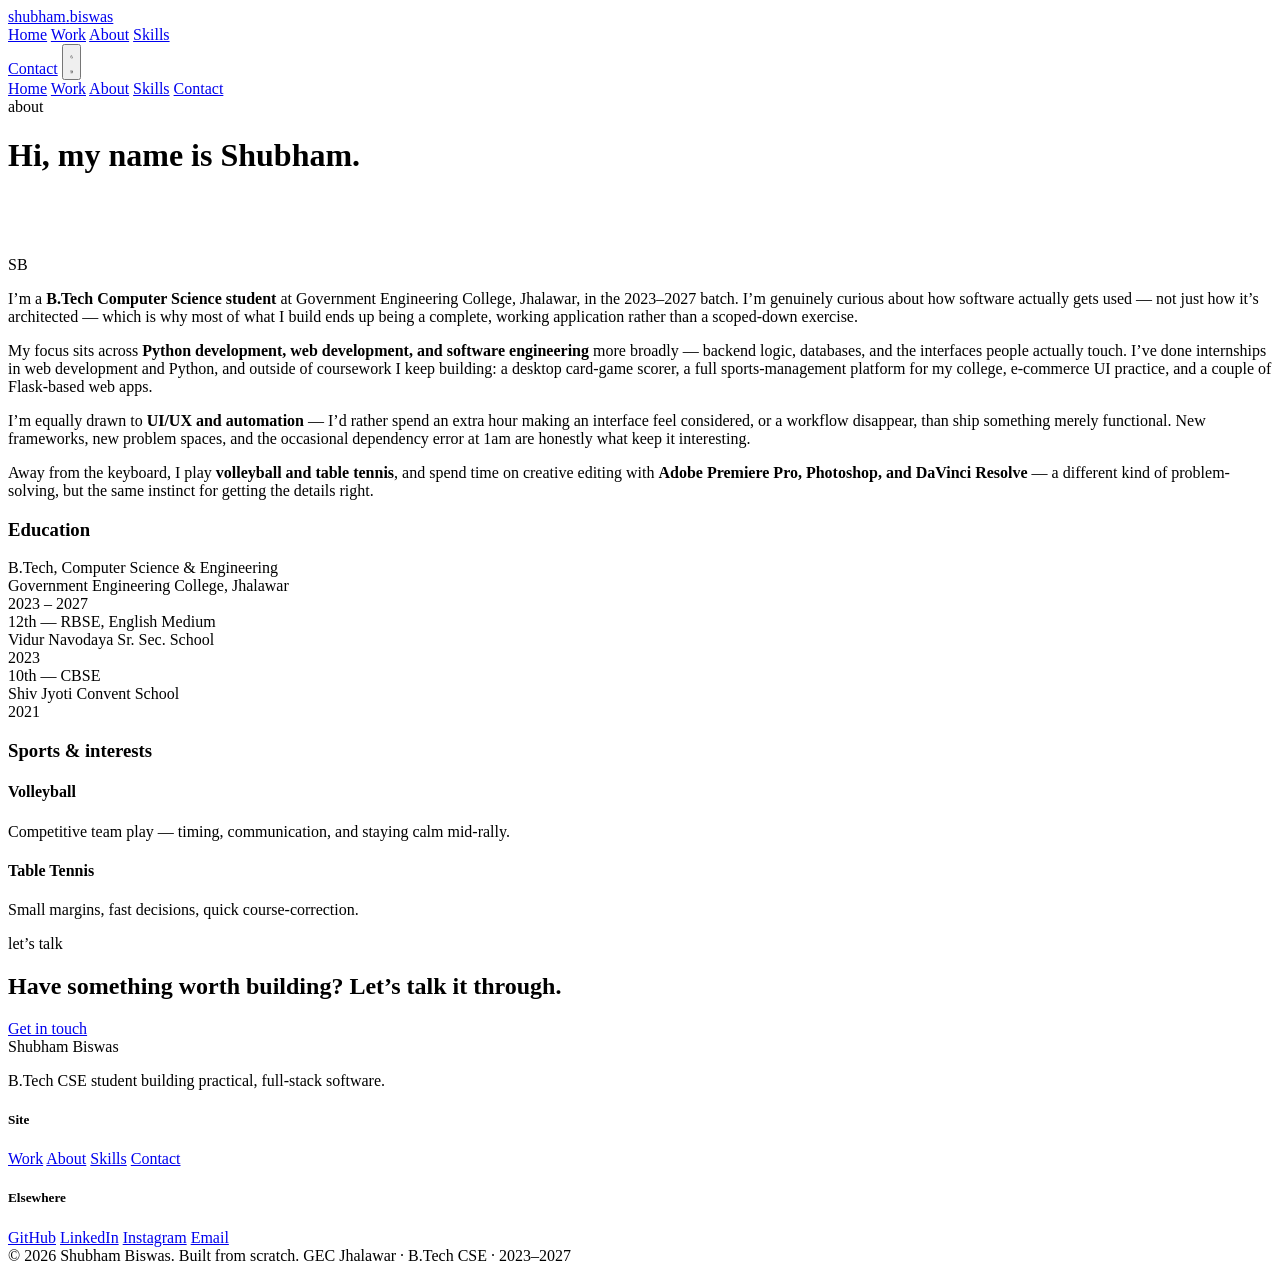
==== about.html @ 31bec8fd "about added" ====
<!DOCTYPE html>
<html lang="en">
<head>
<script>
(function(){
  try{
    var t = localStorage.getItem('theme');
    if(!t){ t = window.matchMedia('(prefers-color-scheme: light)').matches ? 'light' : 'dark'; }
    document.documentElement.setAttribute('data-theme', t);
  }catch(e){}
})();
</script>
<meta charset="UTF-8">
<meta name="viewport" content="width=device-width, initial-scale=1.0, viewport-fit=cover">
<meta name="color-scheme" content="dark light">
<title>About — Shubham Biswas</title>
<meta name="description" content="About Shubham Biswas — B.Tech CSE student at GEC Jhalawar, building practical software across Python, web development, and automation.">
<meta name="theme-color" content="#141412">
<link rel="stylesheet" href="styles.css">
</head>
<body>

<nav class="nav" id="nav">
  <a href="index.html" class="nav-logo">shubham<span class="dot">.</span>biswas</a>
  <div class="nav-center">
    <a href="index.html">Home</a>
    <a href="work.html">Work</a>
    <a href="about.html" class="active">About</a>
    <a href="skills.html">Skills</a>
  </div>
  <div class="nav-right">
    <a href="contact.html" class="nav-cta">Contact</a>
    <button class="theme-toggle" id="themeToggle" aria-label="Toggle light and dark theme" aria-pressed="false">
      <svg class="icon-moon" viewBox="0 0 24 24" fill="none" stroke="currentColor" stroke-width="1.8" stroke-linecap="round" stroke-linejoin="round"><path d="M21 12.79A9 9 0 1111.21 3 7 7 0 0021 12.79z"/></svg>
      <svg class="icon-sun" viewBox="0 0 24 24" fill="none" stroke="currentColor" stroke-width="1.8" stroke-linecap="round" stroke-linejoin="round"><circle cx="12" cy="12" r="4.5"/><path d="M12 2.5v2M12 19.5v2M4.2 4.2l1.4 1.4M18.4 18.4l1.4 1.4M2.5 12h2M19.5 12h2M4.2 19.8l1.4-1.4M18.4 5.6l1.4-1.4"/></svg>
    </button>
    <div class="nav-burger" id="burger"><span></span><span></span><span></span></div>
  </div>
</nav>

<div class="mobile-menu" id="mobileMenu">
  <a href="index.html">Home</a>
  <a href="work.html">Work</a>
  <a href="about.html" class="active">About</a>
  <a href="skills.html">Skills</a>
  <a href="contact.html">Contact</a>
</div>

<main id="main">

<header class="page-hero" style="padding-bottom:60px;">
  <div class="wrap">
    <div class="eyebrow">about</div>
    <h1 class="reveal">Hi, my name is Shubham.</h1>
  </div>
</header>

<section class="section" style="padding-top:0;">
  <div class="wrap about-grid">

    <div class="about-mark reveal">
      <div class="initials">SB</div>
    </div>

    <div class="about-text">
      <p class="reveal">I&rsquo;m a <strong>B.Tech Computer Science student</strong> at Government Engineering College, Jhalawar, in the 2023&ndash;2027 batch. I&rsquo;m genuinely curious about how software actually gets used — not just how it&rsquo;s architected — which is why most of what I build ends up being a complete, working application rather than a scoped-down exercise.</p>

      <p class="reveal reveal-d1">My focus sits across <strong>Python development, web development, and software engineering</strong> more broadly — backend logic, databases, and the interfaces people actually touch. I&rsquo;ve done internships in web development and Python, and outside of coursework I keep building: a desktop card-game scorer, a full sports-management platform for my college, e-commerce UI practice, and a couple of Flask-based web apps.</p>

      <p class="reveal reveal-d2">I&rsquo;m equally drawn to <strong>UI/UX and automation</strong> — I&rsquo;d rather spend an extra hour making an interface feel considered, or a workflow disappear, than ship something merely functional. New frameworks, new problem spaces, and the occasional dependency error at 1am are honestly what keep it interesting.</p>

      <p class="reveal reveal-d3">Away from the keyboard, I play <strong>volleyball and table tennis</strong>, and spend time on creative editing with <strong>Adobe Premiere Pro, Photoshop, and DaVinci Resolve</strong> — a different kind of problem-solving, but the same instinct for getting the details right.</p>

      <h3 class="reveal">Education</h3>
      <div class="edu-timeline reveal">
        <div class="edu-item">
          <div class="edu-item-line"><div class="edu-dot"></div><div class="edu-connector"></div></div>
          <div class="edu-row">
            <div class="edu-degree">B.Tech, Computer Science &amp; Engineering</div>
            <div class="edu-school">Government Engineering College, Jhalawar</div>
            <div class="edu-year">2023 &ndash; 2027</div>
          </div>
        </div>
        <div class="edu-item">
          <div class="edu-item-line"><div class="edu-dot"></div><div class="edu-connector"></div></div>
          <div class="edu-row">
            <div class="edu-degree">12th &mdash; RBSE, English Medium</div>
            <div class="edu-school">Vidur Navodaya Sr. Sec. School</div>
            <div class="edu-year">2023</div>
          </div>
        </div>
        <div class="edu-item">
          <div class="edu-item-line"><div class="edu-dot"></div></div>
          <div class="edu-row">
            <div class="edu-degree">10th &mdash; CBSE</div>
            <div class="edu-school">Shiv Jyoti Convent School</div>
            <div class="edu-year">2021</div>
          </div>
        </div>
      </div>

      <h3 class="reveal">Sports &amp; interests</h3>
      <div class="sport-mini reveal">
        <div class="sport-mini-card">
          <h4 style="color:var(--accent2);">Volleyball</h4>
          <p>Competitive team play — timing, communication, and staying calm mid-rally.</p>
        </div>
        <div class="sport-mini-card">
          <h4 style="color:var(--accent2);">Table Tennis</h4>
          <p>Small margins, fast decisions, quick course-correction.</p>
        </div>
      </div>
    </div>

  </div>
</section>

<section class="section cta-section" style="padding-top:0;">
  <div class="wrap">
    <div class="eyebrow">let&rsquo;s talk</div>
    <h2 class="cta-title reveal">Have something worth building? <span class="accent-text">Let&rsquo;s talk it through.</span></h2>
    <div class="cta-actions reveal">
      <a href="contact.html" class="btn btn-primary">Get in touch</a>
    </div>
  </div>
</section>

</main>

<footer class="site-footer">
  <div class="wrap">
    <div class="footer-top">
      <div>
        <div class="footer-name">Shubham Biswas</div>
        <p class="footer-tag">B.Tech CSE student building practical, full-stack software.</p>
      </div>
      <div class="footer-col">
        <h5>Site</h5>
        <a href="work.html">Work</a>
        <a href="about.html">About</a>
        <a href="skills.html">Skills</a>
        <a href="contact.html">Contact</a>
      </div>
      <div class="footer-col">
        <h5>Elsewhere</h5>
        <a href="https://github.com/iamshubham27" target="_blank" rel="noopener">GitHub</a>
        <a href="https://www.linkedin.com/in/shubham-biswas0227/" target="_blank" rel="noopener">LinkedIn</a>
        <a href="https://www.instagram.com/iamshubhm.27" target="_blank" rel="noopener">Instagram</a>
        <a href="mailto:shubhambiswas469@gmail.com">Email</a>
      </div>
    </div>
    <div class="footer-bottom">
      <span>&copy; 2026 Shubham Biswas. Built from scratch.</span>
      <span>GEC Jhalawar &middot; B.Tech CSE &middot; 2023&ndash;2027</span>
    </div>
  </div>
</footer>

<script src="script.js"></script>
</body>
</html>
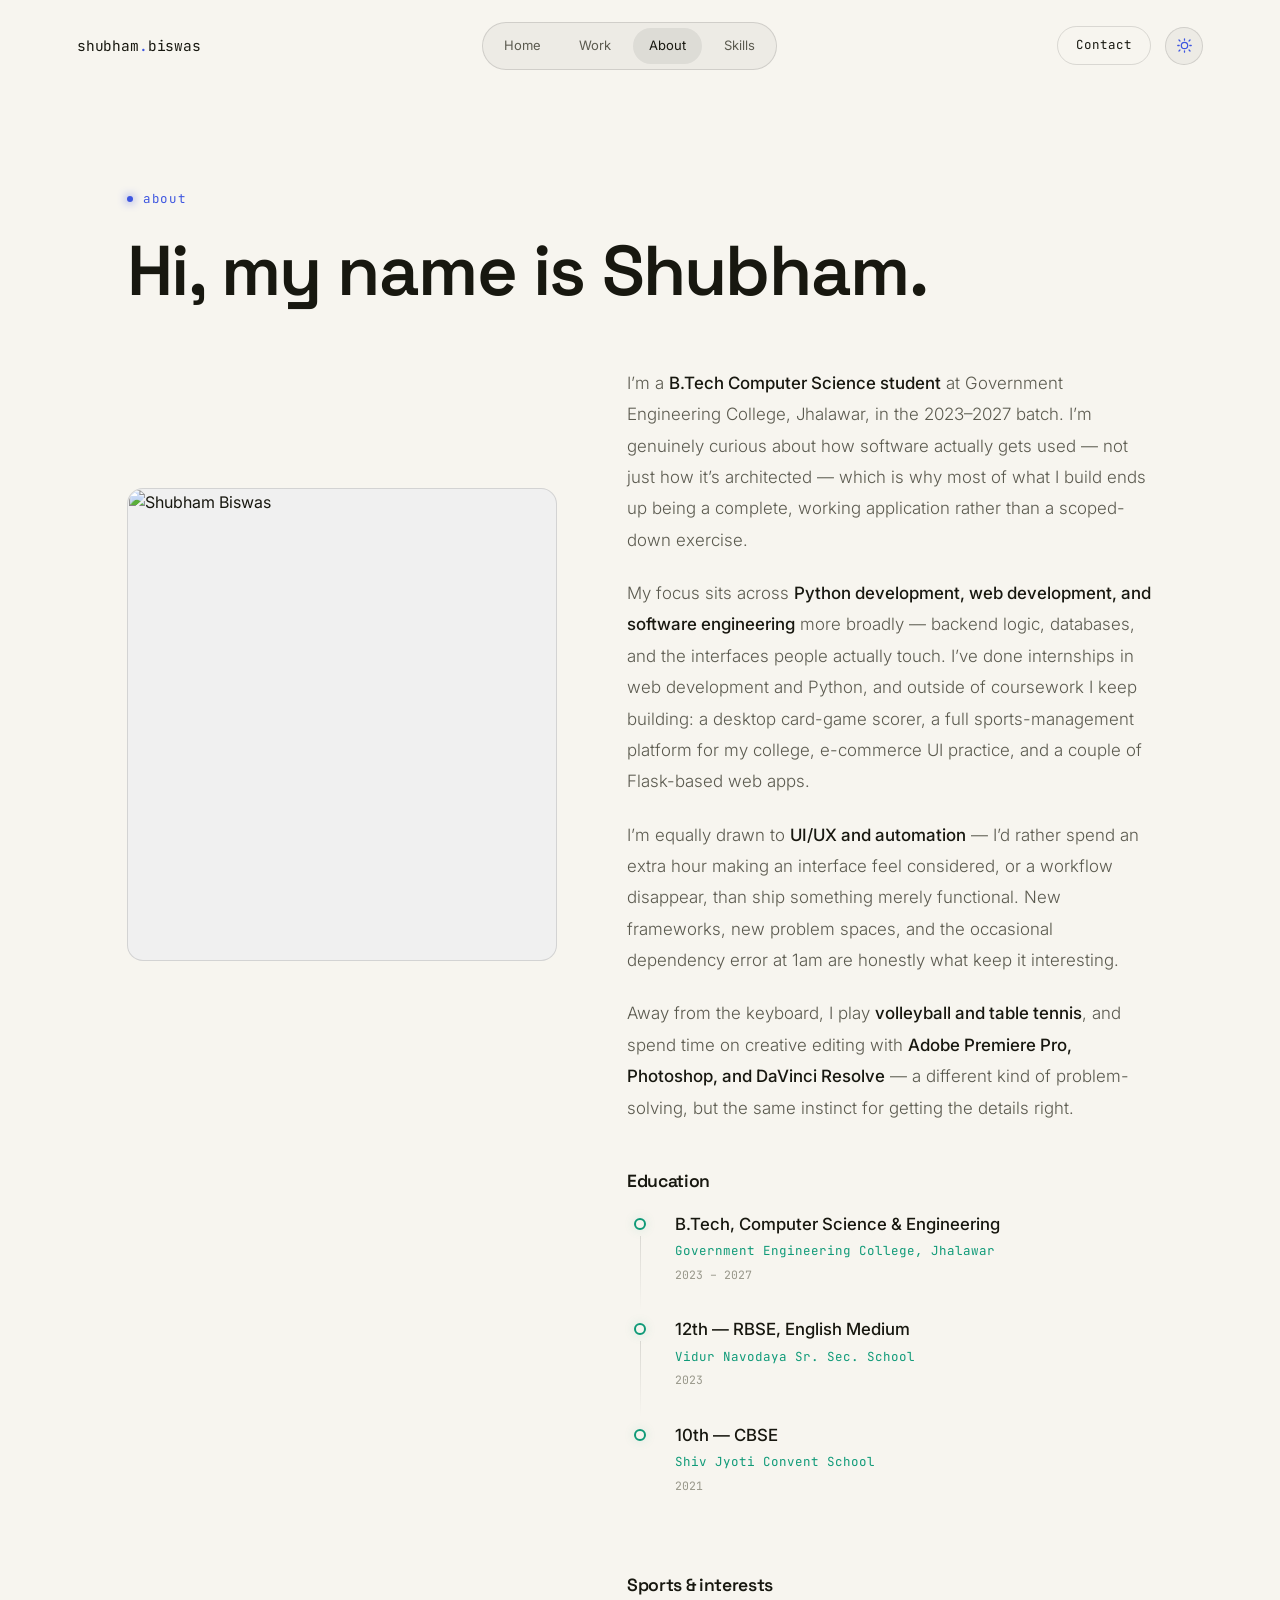
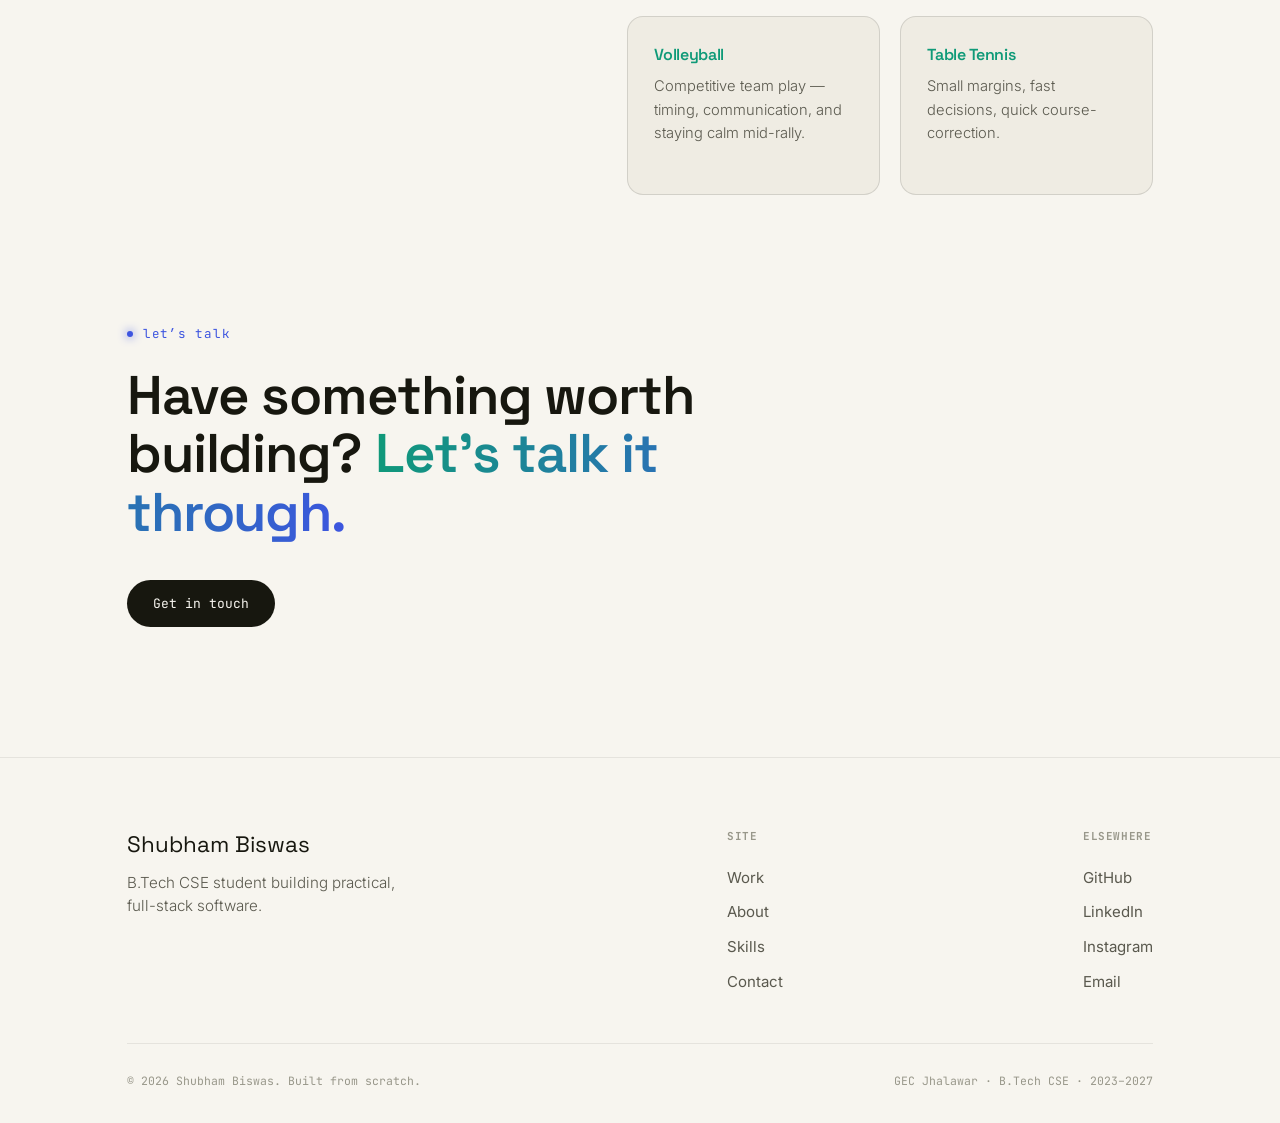
==== commit 80e9f992: "added picture" ====
--- a/about.html
+++ b/about.html
@@ -58,9 +58,9 @@
 <section class="section" style="padding-top:0;">
   <div class="wrap about-grid">
 
-    <div class="about-mark reveal">
-      <div class="initials">SB</div>
-    </div>
+  <div class="about-mark reveal">
+    <img src="my_pic.jpeg" alt="Shubham Biswas" class="profile-photo">
+  </div>
 
     <div class="about-text">
       <p class="reveal">I&rsquo;m a <strong>B.Tech Computer Science student</strong> at Government Engineering College, Jhalawar, in the 2023&ndash;2027 batch. I&rsquo;m genuinely curious about how software actually gets used — not just how it&rsquo;s architected — which is why most of what I build ends up being a complete, working application rather than a scoped-down exercise.</p>
--- a/styles.css
+++ b/styles.css
@@ -0,0 +1,754 @@
+/*SHUBHAM BISWAS — PORTFOLIO
+Shared stylesheet */
+
+@import url('https://fonts.googleapis.com/css2?family=Space+Grotesk:wght@300;400;500;600;700&family=Inter:wght@300;400;500;600&family=JetBrains+Mono:wght@400;500&display=swap');
+
+:root{
+  --bg:            #141412;
+  --bg-soft:       #1b1b19;
+  --bg-elevated:   #202020;
+  --surface:       rgba(255,255,255,0.045);
+  --surface-strong:rgba(255,255,255,0.08);
+  --border:        rgba(255,255,255,0.1);
+  --border-soft:   rgba(255,255,255,0.06);
+  --text:          #f3f2ec;
+  --text-dim:      #9c9b93;
+  --text-faint:    #605f58;
+  --accent:        #7c93ff;   /* indigo — code / build */
+  --accent-soft:   #7c93ff2b;
+  --accent2:       #7fe6c9;   /* mint — sport / craft */
+  --accent2-soft:  #7fe6c92b;
+  --radius-lg:     26px;
+  --radius-md:     16px;
+  --ease: cubic-bezier(0.16, 1, 0.3, 1);
+
+  --glass:         rgba(10,10,9,0.4);
+  --nav-glass:     rgba(20,20,18,0.68);
+  --grid-line:     rgba(255,255,255,0.035);
+  --border-strong: rgba(255,255,255,0.22);
+  --shadow-soft:   0 24px 60px -22px rgba(0,0,0,0.55);
+  --shadow-lift:   0 30px 70px -24px rgba(0,0,0,0.6);
+  --scrollbar-track: #1b1b19;
+  color-scheme: dark;
+}
+
+[data-theme="light"]{
+  --bg:            #f7f5ef;
+  --bg-soft:       #efece3;
+  --bg-elevated:   #e6e2d6;
+  --surface:       rgba(20,20,18,0.04);
+  --surface-strong:rgba(20,20,18,0.07);
+  --border:        rgba(20,20,18,0.13);
+  --border-soft:   rgba(20,20,18,0.08);
+  --text:          #17170f;
+  --text-dim:      #5a594e;
+  --text-faint:    #98978a;
+  --accent:        #3d55e0;
+  --accent-soft:   #3d55e026;
+  --accent2:       #0f9a78;
+  --accent2-soft:  #0f9a7824;
+
+  --glass:         rgba(255,255,255,0.55);
+  --nav-glass:     rgba(247,245,239,0.72);
+  --grid-line:     rgba(20,20,18,0.045);
+  --border-strong: rgba(20,20,18,0.28);
+  --shadow-soft:   0 24px 60px -26px rgba(30,29,20,0.18);
+  --shadow-lift:   0 30px 70px -26px rgba(30,29,20,0.22);
+  --scrollbar-track: #efece3;
+  color-scheme: light;
+}
+
+html{transition:background-color .5s var(--ease);}
+
+
+*{margin:0;padding:0;box-sizing:border-box;}
+html{scroll-behavior:smooth;}
+body{
+  background:var(--bg);
+  color:var(--text);
+  font-family:'Inter',sans-serif;
+  -webkit-font-smoothing:antialiased;
+  line-height:1.5;
+  overflow-x:hidden;
+  transition:background-color .5s var(--ease), color .5s var(--ease);
+  position:relative;
+}
+body::before{
+  content:'';
+  position:fixed;
+  inset:0;
+  z-index:2000;
+  pointer-events:none;
+  opacity:0.035;
+  mix-blend-mode:overlay;
+  background-image:url("data:image/svg+xml,%3Csvg xmlns='http://www.w3.org/2000/svg' width='140' height='140'%3E%3Cfilter id='n'%3E%3CfeTurbulence type='fractalNoise' baseFrequency='0.9' numOctaves='2' stitchTiles='stitch'/%3E%3C/filter%3E%3Crect width='100%25' height='100%25' filter='url(%23n)'/%3E%3C/svg%3E");
+}
+img,svg{display:block;max-width:100%;}
+a{color:inherit;text-decoration:none;}
+ul{list-style:none;}
+button{font:inherit;background:none;border:none;color:inherit;cursor:pointer;}
+::selection{background:var(--accent);color:var(--bg);}
+
+::-webkit-scrollbar{width:11px;}
+::-webkit-scrollbar-track{background:var(--scrollbar-track);}
+::-webkit-scrollbar-thumb{background:var(--border-strong);border-radius:10px;border:2px solid var(--scrollbar-track);}
+::-webkit-scrollbar-thumb:hover{background:var(--accent);}
+
+@media (prefers-reduced-motion: reduce){
+  *{animation-duration:0.01ms !important;animation-iteration-count:1 !important;transition-duration:0.01ms !important;scroll-behavior:auto !important;}
+}
+a:focus-visible, button:focus-visible, summary:focus-visible{
+  outline:2px solid var(--accent);
+  outline-offset:4px;
+  border-radius:4px;
+}
+
+h1,h2,h3,h4{
+  font-family:'Space Grotesk',sans-serif;
+  font-weight:600;
+  letter-spacing:-0.02em;
+  color:var(--text);
+}
+
+.mono{font-family:'JetBrains Mono',monospace;}
+
+/* LAYOUT HELPERS */
+.wrap{
+  max-width:1180px;
+  margin:0 auto;
+  padding:0 6vw;
+}
+.section{
+  position:relative;
+  padding:130px 0;
+}
+.section-tight{padding:90px 0;}
+.eyebrow{
+  font-family:'JetBrains Mono',monospace;
+  font-size:12.5px;
+  letter-spacing:0.06em;
+  color:var(--accent);
+  display:flex;
+  align-items:center;
+  gap:10px;
+  margin-bottom:22px;
+  text-transform:lowercase;
+}
+.eyebrow::before{
+  content:'';
+  width:6px;height:6px;
+  border-radius:50%;
+  background:var(--accent);
+  box-shadow:0 0 10px var(--accent);
+  flex-shrink:0;
+}
+.section-title{
+  font-size:clamp(2rem, 4.6vw, 3.4rem);
+  line-height:1.08;
+  max-width:800px;
+}
+.section-sub{
+  font-size:clamp(1rem,1.4vw,1.15rem);
+  color:var(--text-dim);
+  max-width:600px;
+  font-weight:300;
+  line-height:1.7;
+  margin-top:20px;
+}
+.divider{
+  height:1px;
+  background:var(--border-soft);
+  width:100%;
+}
+
+/* reveal */
+.reveal{opacity:0;transform:translateY(28px);transition:opacity .9s var(--ease), transform .9s var(--ease);}
+.reveal.in{opacity:1;transform:translateY(0);}
+.reveal-d1{transition-delay:.08s;}
+.reveal-d2{transition-delay:.16s;}
+.reveal-d3{transition-delay:.24s;}
+
+/* buttons */
+.btn{
+  font-family:'JetBrains Mono',monospace;
+  font-size:13px;
+  padding:14px 26px;
+  border-radius:100px;
+  display:inline-flex;
+  align-items:center;
+  gap:8px;
+  transition:all .35s var(--ease);
+}
+.btn-primary{background:var(--text);color:var(--bg);}
+.btn-primary:hover{background:var(--accent);color:var(--bg);transform:translateY(-2px);box-shadow:0 10px 26px -8px var(--accent-soft);}
+.btn-ghost{border:1px solid var(--border);color:var(--text);}
+.btn-ghost:hover{border-color:var(--accent2);color:var(--accent2);transform:translateY(-2px);}
+
+/* tag pill */
+.pill{
+  font-family:'JetBrains Mono',monospace;
+  font-size:11.5px;
+  padding:6px 13px;
+  border:1px solid var(--border);
+  border-radius:100px;
+  color:var(--text-dim);
+}
+
+/*NAV */
+.nav{
+  position:fixed;top:0;left:0;right:0;z-index:1000;
+  display:flex;align-items:center;justify-content:space-between;
+  padding:22px 6vw;
+  transition:background .5s var(--ease), backdrop-filter .5s var(--ease), border-color .5s var(--ease), padding .4s var(--ease);
+  border-bottom:1px solid transparent;
+}
+.nav-right{display:flex;align-items:center;gap:14px;}
+.nav.scrolled{
+  background:var(--nav-glass);
+  backdrop-filter:blur(18px) saturate(140%);
+  -webkit-backdrop-filter:blur(18px) saturate(140%);
+  border-bottom:1px solid var(--border-soft);
+  padding:15px 6vw;
+}
+.nav-logo{
+  font-family:'JetBrains Mono',monospace;
+  font-size:14.5px;
+  letter-spacing:-0.01em;
+}
+.nav-logo .dot{color:var(--accent);}
+.nav-center{
+  display:flex;gap:6px;
+  border:1px solid var(--border);
+  border-radius:100px;
+  padding:5px;
+  background:var(--surface);
+}
+.nav-center a{
+  font-size:13px;
+  padding:8px 16px;
+  border-radius:100px;
+  color:var(--text-dim);
+  transition:all .3s var(--ease);
+}
+.nav-center a:hover{color:var(--text);}
+.nav-center a.active{background:var(--surface-strong);color:var(--text);}
+.nav-cta{
+  font-family:'JetBrains Mono',monospace;
+  font-size:12.5px;
+  border:1px solid var(--border);
+  padding:9px 18px;
+  border-radius:100px;
+  transition:all .3s var(--ease);
+}
+.nav-cta:hover{background:var(--accent);border-color:var(--accent);color:var(--bg);}
+
+.theme-toggle{
+  width:38px;height:38px;
+  border-radius:50%;
+  border:1px solid var(--border);
+  background:var(--surface);
+  display:flex;align-items:center;justify-content:center;
+  position:relative;
+  flex-shrink:0;
+  transition:border-color .3s var(--ease), background .3s var(--ease), transform .3s var(--ease);
+}
+.theme-toggle:hover{border-color:var(--accent2);transform:translateY(-2px);}
+.theme-toggle svg{
+  width:17px;height:17px;
+  position:absolute;
+  transition:opacity .35s var(--ease), transform .5s var(--ease);
+}
+.theme-toggle .icon-moon{color:var(--accent2);opacity:1;transform:rotate(0deg) scale(1);}
+.theme-toggle .icon-sun{color:var(--accent);opacity:0;transform:rotate(90deg) scale(0.4);}
+[data-theme="light"] .theme-toggle .icon-moon{opacity:0;transform:rotate(-90deg) scale(0.4);}
+[data-theme="light"] .theme-toggle .icon-sun{opacity:1;transform:rotate(0deg) scale(1);}
+
+.nav-burger{display:none;width:22px;height:16px;position:relative;cursor:pointer;}
+.nav-burger span{position:absolute;left:0;right:0;height:1.5px;background:var(--text);transition:all .3s var(--ease);}
+.nav-burger span:nth-child(1){top:0;}
+.nav-burger span:nth-child(2){top:7px;}
+.nav-burger span:nth-child(3){top:14px;}
+.mobile-menu{
+  position:fixed;inset:0;z-index:999;
+  background:var(--bg);
+  display:flex;flex-direction:column;
+  justify-content:center;
+  gap:8px;
+  padding:0 8vw;
+  transform:translateY(-100%);
+  transition:transform .5s var(--ease);
+}
+.mobile-menu.open{transform:translateY(0);}
+.mobile-menu a{
+  font-family:'Space Grotesk',sans-serif;
+  font-size:2.2rem;
+  padding:14px 0;
+  border-bottom:1px solid var(--border-soft);
+  color:var(--text-dim);
+}
+.mobile-menu a.active{color:var(--accent);}
+
+@media (max-width:860px){
+  .nav-center{display:none;}
+  .nav-cta{display:none;}
+  .nav-burger{display:block;}
+}
+
+/* HERO (site-wide inner-page hero, non-home)*/
+.page-hero{
+  padding:190px 0 90px;
+}
+.page-hero .eyebrow{margin-bottom:26px;}
+.page-hero h1{
+  font-size:clamp(2.4rem,6vw,4.4rem);
+  line-height:1.04;
+  max-width:900px;
+}
+.page-hero p{
+  margin-top:24px;
+  color:var(--text-dim);
+  font-weight:300;
+  font-size:clamp(1rem,1.6vw,1.2rem);
+  max-width:640px;
+  line-height:1.7;
+}
+
+/* HOME HERO*/
+.home-hero{
+  min-height:100vh;
+  display:flex;
+  flex-direction:column;
+  justify-content:center;
+  padding:170px 0 60px;
+  position:relative;
+}
+.home-hero-bg{position:absolute;inset:0;z-index:0;pointer-events:none;overflow:hidden;}
+.hh-blob{position:absolute;border-radius:50%;filter:blur(100px);opacity:.4;will-change:transform;}
+.hh-blob-1{width:600px;height:600px;background:radial-gradient(circle at 30% 30%,var(--accent),transparent 70%);top:-220px;left:-160px;}
+.hh-blob-2{width:480px;height:480px;background:radial-gradient(circle at 60% 40%,var(--accent2),transparent 70%);bottom:-200px;right:-120px;opacity:.32;}
+[data-theme="light"] .hh-blob{opacity:.16;}
+[data-theme="light"] .hh-blob-2{opacity:.13;}
+
+.home-hero-inner{position:relative;z-index:2;}
+.hh-kicker{
+  font-family:'JetBrains Mono',monospace;
+  font-size:13px;
+  color:var(--text-dim);
+  display:inline-flex;align-items:center;gap:10px;
+  padding:8px 16px;
+  border:1px solid var(--border);
+  border-radius:100px;
+  margin-bottom:32px;
+  opacity:0;animation:fadeUp .9s var(--ease) .15s forwards;
+}
+.hh-kicker .dot2{width:6px;height:6px;border-radius:50%;background:var(--accent2);box-shadow:0 0 10px var(--accent2);}
+.home-hero h1{
+  font-size:clamp(2.6rem,7vw,5.6rem);
+  line-height:1.03;
+  max-width:980px;
+  opacity:0;animation:fadeUp 1s var(--ease) .3s forwards;
+}
+.home-hero h1 .accent-text{
+  background:linear-gradient(100deg,var(--accent),var(--accent2));
+  -webkit-background-clip:text;background-clip:text;color:transparent;
+}
+.hh-sub{
+  margin-top:26px;
+  font-size:clamp(1.05rem,2vw,1.3rem);
+  color:var(--text-dim);
+  font-weight:300;
+  max-width:620px;
+  opacity:0;animation:fadeUp 1s var(--ease) .48s forwards;
+}
+.hh-actions{
+  margin-top:42px;
+  display:flex;gap:16px;flex-wrap:wrap;
+  opacity:0;animation:fadeUp 1s var(--ease) .64s forwards;
+}
+@keyframes fadeUp{from{opacity:0;transform:translateY(20px);}to{opacity:1;transform:translateY(0);}}
+
+/* terminal signature widget */
+.terminal{
+  margin-top:64px;
+  max-width:560px;
+  border:1px solid var(--border);
+  border-radius:14px;
+  background:var(--glass);
+  backdrop-filter:blur(6px);
+  overflow:hidden;
+  opacity:0;animation:fadeUp 1s var(--ease) .8s forwards;
+  box-shadow:var(--shadow-soft);
+}
+.terminal-bar{
+  display:flex;align-items:center;gap:8px;
+  padding:11px 16px;
+  border-bottom:1px solid var(--border-soft);
+  background:var(--surface);
+}
+.terminal-dot{width:9px;height:9px;border-radius:50%;}
+.terminal-dot:nth-child(1){background:#ff5f57;}
+.terminal-dot:nth-child(2){background:#febc2e;}
+.terminal-dot:nth-child(3){background:#28c840;}
+.terminal-title{
+  margin-left:8px;
+  font-family:'JetBrains Mono',monospace;
+  font-size:11px;color:var(--text-faint);
+}
+.terminal-body{
+  padding:18px 20px 22px;
+  font-family:'JetBrains Mono',monospace;
+  font-size:12.5px;
+  line-height:1.9;
+  color:var(--text-dim);
+  min-height:130px;
+}
+.terminal-body .prompt{color:var(--accent2);}
+.terminal-body .ok{color:var(--accent2);}
+.terminal-line{opacity:0;white-space:pre-wrap;}
+.terminal-cursor{
+  display:inline-block;width:7px;height:13px;
+  background:var(--accent2);
+  margin-left:2px;
+  animation:blink 1s steps(1) infinite;
+  vertical-align:middle;
+}
+@keyframes blink{50%{opacity:0;}}
+
+/* fact ticker */
+.ticker-wrap{
+  margin-top:90px;
+  border-top:1px solid var(--border-soft);
+  border-bottom:1px solid var(--border-soft);
+  overflow:hidden;
+  padding:22px 0;
+  position:relative;
+  z-index:2;
+}
+.ticker-track{
+  display:flex;
+  width:max-content;
+  gap:0;
+  animation:tickerScroll 32s linear infinite;
+}
+.ticker-item{
+  font-family:'JetBrains Mono',monospace;
+  font-size:13.5px;
+  color:var(--text-dim);
+  white-space:nowrap;
+  padding:0 34px;
+  display:flex;align-items:center;gap:12px;
+}
+.ticker-item::before{content:'✦';color:var(--accent);font-size:11px;}
+@keyframes tickerScroll{
+  from{transform:translateX(0);}
+  to{transform:translateX(-50%);}
+}
+
+/* WORK CARDS*/
+.work-list{display:flex;flex-direction:column;gap:24px;}
+.work-card{
+  display:block;
+  position:relative;
+  border:1px solid var(--border);
+  border-radius:var(--radius-lg);
+  overflow:hidden;
+  background:var(--bg-soft);
+  transition:border-color .4s var(--ease), transform .5s var(--ease);
+}
+.work-card:hover{border-color:var(--border-strong);transform:translateY(-6px);box-shadow:var(--shadow-lift);}
+a.work-card{cursor:pointer;}
+.work-visual{
+  position:relative;
+  height:340px;
+  display:flex;align-items:center;justify-content:center;
+  overflow:hidden;
+  background:
+    radial-gradient(600px circle at var(--mx,30%) var(--my,20%), var(--surface-strong), transparent 60%),
+    linear-gradient(160deg, var(--bg-elevated), var(--bg-soft));
+  border-bottom:1px solid var(--border-soft);
+}
+.work-visual svg{width:34%;max-width:190px;opacity:0.95;}
+.work-visual .grid-overlay{
+  position:absolute;inset:0;
+  background-image:linear-gradient(to right, var(--grid-line) 1px, transparent 1px),linear-gradient(to bottom, var(--grid-line) 1px, transparent 1px);
+  background-size:46px 46px;
+  mask-image:radial-gradient(ellipse 65% 65% at 50% 50%, black 10%, transparent 80%);
+}
+.work-status{
+  position:absolute;top:22px;right:24px;
+  font-family:'JetBrains Mono',monospace;
+  font-size:11px;
+  padding:6px 12px;
+  border-radius:100px;
+  border:1px solid var(--border);
+  background:var(--glass);
+  backdrop-filter:blur(6px);
+  color:var(--accent2);
+}
+.work-body{padding:38px 42px 42px;}
+.work-tags{display:flex;flex-wrap:wrap;gap:8px;margin-bottom:18px;}
+.work-tags .pill{color:var(--accent2);border-color:var(--border-soft);background:var(--surface);}
+.work-title{font-size:clamp(1.4rem,2.6vw,1.9rem);margin-bottom:10px;display:flex;align-items:center;gap:12px;}
+.work-title svg{width:18px;height:18px;flex-shrink:0;opacity:0;transform:translateX(-4px);transition:all .3s var(--ease);}
+.work-card:hover .work-title svg{opacity:1;transform:translateX(0);}
+.work-desc{color:var(--text-dim);font-weight:300;font-size:1rem;max-width:600px;line-height:1.7;}
+
+/* HOW-I-BUILD (numbered sequence)*/
+.steps-list{display:flex;flex-direction:column;}
+.step-row{
+  display:grid;
+  grid-template-columns:70px 1fr;
+  gap:32px;
+  padding:38px 0;
+  border-top:1px solid var(--border-soft);
+}
+.step-row:last-child{border-bottom:1px solid var(--border-soft);}
+.step-num{
+  font-family:'JetBrains Mono',monospace;
+  font-size:14px;
+  color:var(--accent);
+  padding-top:4px;
+}
+.step-row h3{font-size:1.3rem;margin-bottom:10px;}
+.step-row p{color:var(--text-dim);font-weight:300;font-size:1rem;max-width:560px;line-height:1.7;}
+
+/* FOCUS / SKILLS CARDS (services-equivalent)*/
+.focus-grid{
+  display:grid;grid-template-columns:1fr 1fr;gap:24px;
+}
+.focus-card{
+  border:1px solid var(--border);
+  border-radius:var(--radius-lg);
+  padding:44px;
+  background:var(--bg-soft);
+  transition:border-color .4s var(--ease), transform .4s var(--ease);
+}
+.focus-card:hover{border-color:var(--border-strong);transform:translateY(-4px);box-shadow:var(--shadow-soft);}
+.focus-kicker{font-family:'JetBrains Mono',monospace;font-size:11.5px;color:var(--accent2);margin-bottom:16px;}
+.focus-card h3{font-size:1.5rem;margin-bottom:14px;}
+.focus-card p{color:var(--text-dim);font-weight:300;font-size:0.98rem;line-height:1.7;margin-bottom:20px;}
+.focus-card a{font-family:'JetBrains Mono',monospace;font-size:12.5px;color:var(--text);border-bottom:1px solid var(--border);padding-bottom:3px;transition:all .3s;}
+.focus-card a:hover{color:var(--accent2);border-color:var(--accent2);}
+
+/* skill tag grid used on /skills and /about */
+.skill-groups{display:grid;grid-template-columns:repeat(2,1fr);gap:1px;background:var(--border-soft);border:1px solid var(--border-soft);border-radius:var(--radius-lg);overflow:hidden;}
+.skill-group{background:var(--bg-soft);padding:38px;transition:background .4s var(--ease);}
+.skill-group:hover{background:var(--surface-strong);}
+.skill-group h4{font-size:1rem;font-weight:500;margin-bottom:20px;}
+.skill-group h4 span{color:var(--accent);font-family:'JetBrains Mono',monospace;font-size:0.78rem;margin-right:10px;}
+.tag-list{display:flex;flex-wrap:wrap;gap:9px;}
+.tag{font-family:'JetBrains Mono',monospace;font-size:12px;padding:7px 13px;border:1px solid var(--border);border-radius:8px;color:var(--text-dim);transition:all .3s var(--ease);}
+.tag:hover{border-color:var(--accent2);color:var(--accent2);transform:translateY(-2px);}
+
+/* ABOUT PAGE*/
+.about-grid{display:grid;grid-template-columns:0.9fr 1.1fr;gap:70px;align-items:start;}
+.about-mark{
+  width:100%;
+  aspect-ratio:1/1.1;
+  border-radius:var(--radius-lg);
+  border:1px solid var(--border);
+  background:linear-gradient(160deg, var(--surface), transparent 60%), var(--bg-soft);
+  display:flex;align-items:center;justify-content:center;
+  position:sticky;top:120px;
+  overflow:hidden;
+}
+
+.about-text p{font-size:1.06rem;color:var(--text-dim);font-weight:300;line-height:1.85;margin-bottom:22px;}
+.about-text strong{color:var(--text);font-weight:500;}
+.about-text h3{font-size:1.1rem;margin:44px 0 18px;color:var(--text);}
+
+.edu-timeline{display:flex;flex-direction:column;margin-top:10px;}
+.edu-item{display:grid;grid-template-columns:26px 1fr;gap:22px;}
+.edu-item-line{display:flex;flex-direction:column;align-items:center;}
+.edu-dot{width:12px;height:12px;border-radius:50%;background:var(--bg);border:2px solid var(--accent2);box-shadow:0 0 12px var(--accent2-soft);margin-top:6px;flex-shrink:0;}
+.edu-connector{width:1px;flex:1;min-height:44px;background:linear-gradient(to bottom,var(--border),transparent);margin:6px 0;}
+.edu-row{padding-bottom:34px;}
+.edu-degree{font-size:1.05rem;font-weight:500;color:var(--text);}
+.edu-school{font-family:'JetBrains Mono',monospace;font-size:12.5px;color:var(--accent2);margin-top:5px;}
+.edu-year{font-family:'JetBrains Mono',monospace;font-size:11.5px;color:var(--text-faint);margin-top:5px;}
+
+.sport-mini{display:grid;grid-template-columns:1fr 1fr;gap:20px;margin-top:10px;}
+.sport-mini-card{border:1px solid var(--border);border-radius:16px;padding:26px;background:var(--bg-soft);}
+.sport-mini-card h4{font-size:1rem;margin-bottom:8px;}
+.sport-mini-card p{color:var(--text-dim);font-weight:300;font-size:0.92rem;line-height:1.6;}
+/* Style for the container - keeps the same look as the SB block */
+.about-mark {
+  background: var(--bg-secondary, #f0f0f0);
+  border-radius: 16px;
+  display: flex;
+  align-items: center;
+  justify-content: center;
+  min-height: 300px; /* Adjust based on your layout */
+  padding: 1px; 
+  position: relative;
+  overflow: hidden;
+}
+
+/* Style for the image - fills the block perfectly */
+.profile-photo {
+  width: 100%;
+  height: 100%;
+  min-height: 280px;
+  object-fit: cover; /* This ensures the image covers the area without distortion */
+  border-radius: 12px;
+  display: block;
+  transition: transform 0.3s ease;
+}
+
+/* Optional hover effect */
+.profile-photo:hover {
+  transform: scale(1.02);
+}
+
+/* If you want a circular photo instead of rounded square */
+.profile-photo.circular {
+  border-radius: 50%;
+  width: 80%;
+  height: auto;
+  aspect-ratio: 1/1;
+  margin: 0 auto;
+}
+
+/* For responsive behavior */
+@media (max-width: 768px) {
+  .about-mark {
+    min-height: 200px;
+    padding: 15px;
+  }
+  
+  .profile-photo {
+    min-height: 180px;
+  }
+}
+
+/* CONTACT*/
+.contact-hero{padding:190px 0 40px;}
+.contact-greet{
+  font-family:'Space Grotesk',sans-serif;
+  font-size:clamp(1.6rem,3.4vw,2.4rem);
+  color:var(--text-dim);
+  font-weight:400;
+}
+.contact-big-link{
+  margin-top:34px;
+  display:inline-flex;
+  align-items:center;
+  gap:16px;
+  font-size:clamp(1.6rem,4.2vw,3rem);
+  font-family:'Space Grotesk',sans-serif;
+  color:var(--text);
+  border-bottom:1px solid var(--border);
+  padding-bottom:12px;
+  transition:all .35s var(--ease);
+}
+.contact-big-link:hover{color:var(--accent2);border-color:var(--accent2);gap:22px;}
+.contact-big-link svg{width:0.7em;height:0.7em;flex-shrink:0;}
+.contact-note{margin-top:28px;color:var(--text-dim);font-weight:300;max-width:520px;line-height:1.7;}
+.contact-links-row{margin-top:44px;display:flex;gap:28px;flex-wrap:wrap;}
+.contact-links-row a{
+  font-family:'JetBrains Mono',monospace;font-size:13px;color:var(--text-dim);
+  border-bottom:1px solid transparent;padding-bottom:3px;transition:all .3s;
+}
+.contact-links-row a:hover{color:var(--accent);border-color:var(--accent);}
+
+/* accordion (FAQ) */
+.faq-list{border-top:1px solid var(--border-soft);}
+.faq-item{border-bottom:1px solid var(--border-soft);}
+.faq-item summary{
+  list-style:none;
+  cursor:pointer;
+  padding:26px 0;
+  display:flex;justify-content:space-between;align-items:center;
+  gap:24px;
+  font-family:'Space Grotesk',sans-serif;
+  font-size:1.08rem;
+  color:var(--text);
+}
+.faq-item summary::-webkit-details-marker{display:none;}
+.faq-plus{
+  width:22px;height:22px;flex-shrink:0;position:relative;
+}
+.faq-plus::before,.faq-plus::after{
+  content:'';position:absolute;background:var(--text-dim);transition:all .3s var(--ease);
+}
+.faq-plus::before{top:50%;left:0;right:0;height:1px;transform:translateY(-50%);}
+.faq-plus::after{left:50%;top:0;bottom:0;width:1px;transform:translateX(-50%);}
+.faq-item[open] .faq-plus::after{opacity:0;}
+.faq-item[open] summary{color:var(--accent2);}
+.faq-answer{padding-bottom:26px;color:var(--text-dim);font-weight:300;line-height:1.75;max-width:640px;}
+
+/* CASE STUDY PAGES*/
+.case-meta{display:flex;flex-wrap:wrap;gap:40px;margin-top:44px;padding-top:32px;border-top:1px solid var(--border-soft);}
+.case-meta-item .label{font-family:'JetBrains Mono',monospace;font-size:11px;color:var(--text-faint);margin-bottom:6px;text-transform:uppercase;letter-spacing:0.05em;}
+.case-meta-item .value{font-size:0.98rem;color:var(--text);}
+.case-visual-hero{
+  margin-top:60px;
+  height:420px;
+  border-radius:var(--radius-lg);
+  border:1px solid var(--border);
+  background:radial-gradient(700px circle at 30% 20%, var(--surface-strong), transparent 60%), linear-gradient(160deg,var(--bg-elevated),var(--bg-soft));
+  display:flex;align-items:center;justify-content:center;
+  position:relative;
+  overflow:hidden;
+}
+.case-visual-hero svg{width:22%;max-width:220px;}
+.case-body{max-width:760px;margin:0 auto;}
+.case-block{padding:56px 0;border-top:1px solid var(--border-soft);}
+.case-block h2{font-size:1.7rem;margin-bottom:18px;}
+.case-block p{color:var(--text-dim);font-weight:300;font-size:1.04rem;line-height:1.8;margin-bottom:16px;}
+.case-block ul{margin-top:10px;}
+.case-block li{color:var(--text-dim);font-weight:300;font-size:1.02rem;line-height:1.9;padding-left:22px;position:relative;}
+.case-block li::before{content:'—';position:absolute;left:0;color:var(--accent2);}
+.case-tech{display:flex;flex-wrap:wrap;gap:9px;margin-top:8px;}
+.bug-log{
+  margin-top:18px;
+  border:1px solid var(--border);
+  border-radius:12px;
+  background:var(--glass);
+  padding:20px 22px;
+  font-family:'JetBrains Mono',monospace;
+  font-size:12.5px;
+  color:var(--text-dim);
+  line-height:2;
+}
+.bug-log .tag-fix{color:var(--accent2);}
+.bug-log .tag-bug{color:#ff8a7a;}
+
+.case-nav{display:flex;justify-content:space-between;align-items:center;padding:44px 0;}
+
+/* FOOTER CTA + FOOTER*/
+.cta-section{text-align:left;}
+.cta-title{font-size:clamp(2rem,5vw,3.4rem);line-height:1.08;max-width:760px;}
+.cta-title .accent-text{background:linear-gradient(100deg,var(--accent2),var(--accent));-webkit-background-clip:text;background-clip:text;color:transparent;}
+.cta-actions{margin-top:38px;}
+
+.site-footer{border-top:1px solid var(--border-soft);padding:70px 0 34px;}
+.footer-top{display:flex;justify-content:space-between;flex-wrap:wrap;gap:40px;padding-bottom:44px;}
+.footer-name{font-size:1.4rem;font-family:'Space Grotesk',sans-serif;}
+.footer-tag{color:var(--text-dim);font-weight:300;margin-top:10px;max-width:300px;font-size:0.95rem;}
+.footer-links{display:flex;gap:14px;flex-wrap:wrap;}
+.footer-col h5{font-family:'JetBrains Mono',monospace;font-size:11px;color:var(--text-faint);text-transform:uppercase;letter-spacing:0.05em;margin-bottom:16px;}
+.footer-col a{display:block;color:var(--text-dim);font-size:0.94rem;padding:6px 0;transition:color .3s;}
+.footer-col a:hover{color:var(--accent2);}
+.footer-bottom{display:flex;justify-content:space-between;flex-wrap:wrap;gap:12px;padding-top:28px;border-top:1px solid var(--border-soft);font-family:'JetBrains Mono',monospace;font-size:11.5px;color:var(--text-faint);}
+
+/* RESPONSIVE*/
+@media (max-width:900px){
+  .section{padding:90px 0;}
+  .about-grid{grid-template-columns:1fr;gap:44px;}
+  .about-mark{position:static;max-width:280px;margin:0 auto;aspect-ratio:1/1;}
+  .about-mark .initials{font-size:5.5rem;}
+  .focus-grid{grid-template-columns:1fr;}
+  .skill-groups{grid-template-columns:1fr;}
+  .sport-mini{grid-template-columns:1fr;}
+  .work-body{padding:30px 26px 34px;}
+  .work-visual{height:240px;}
+  .step-row{grid-template-columns:44px 1fr;gap:18px;}
+  .case-visual-hero{height:280px;}
+  .case-meta{gap:26px;}
+}
+@media (max-width:560px){
+  .wrap{padding:0 7vw;}
+  .contact-links-row{gap:18px;}
+  .footer-top{gap:30px;}
+}
